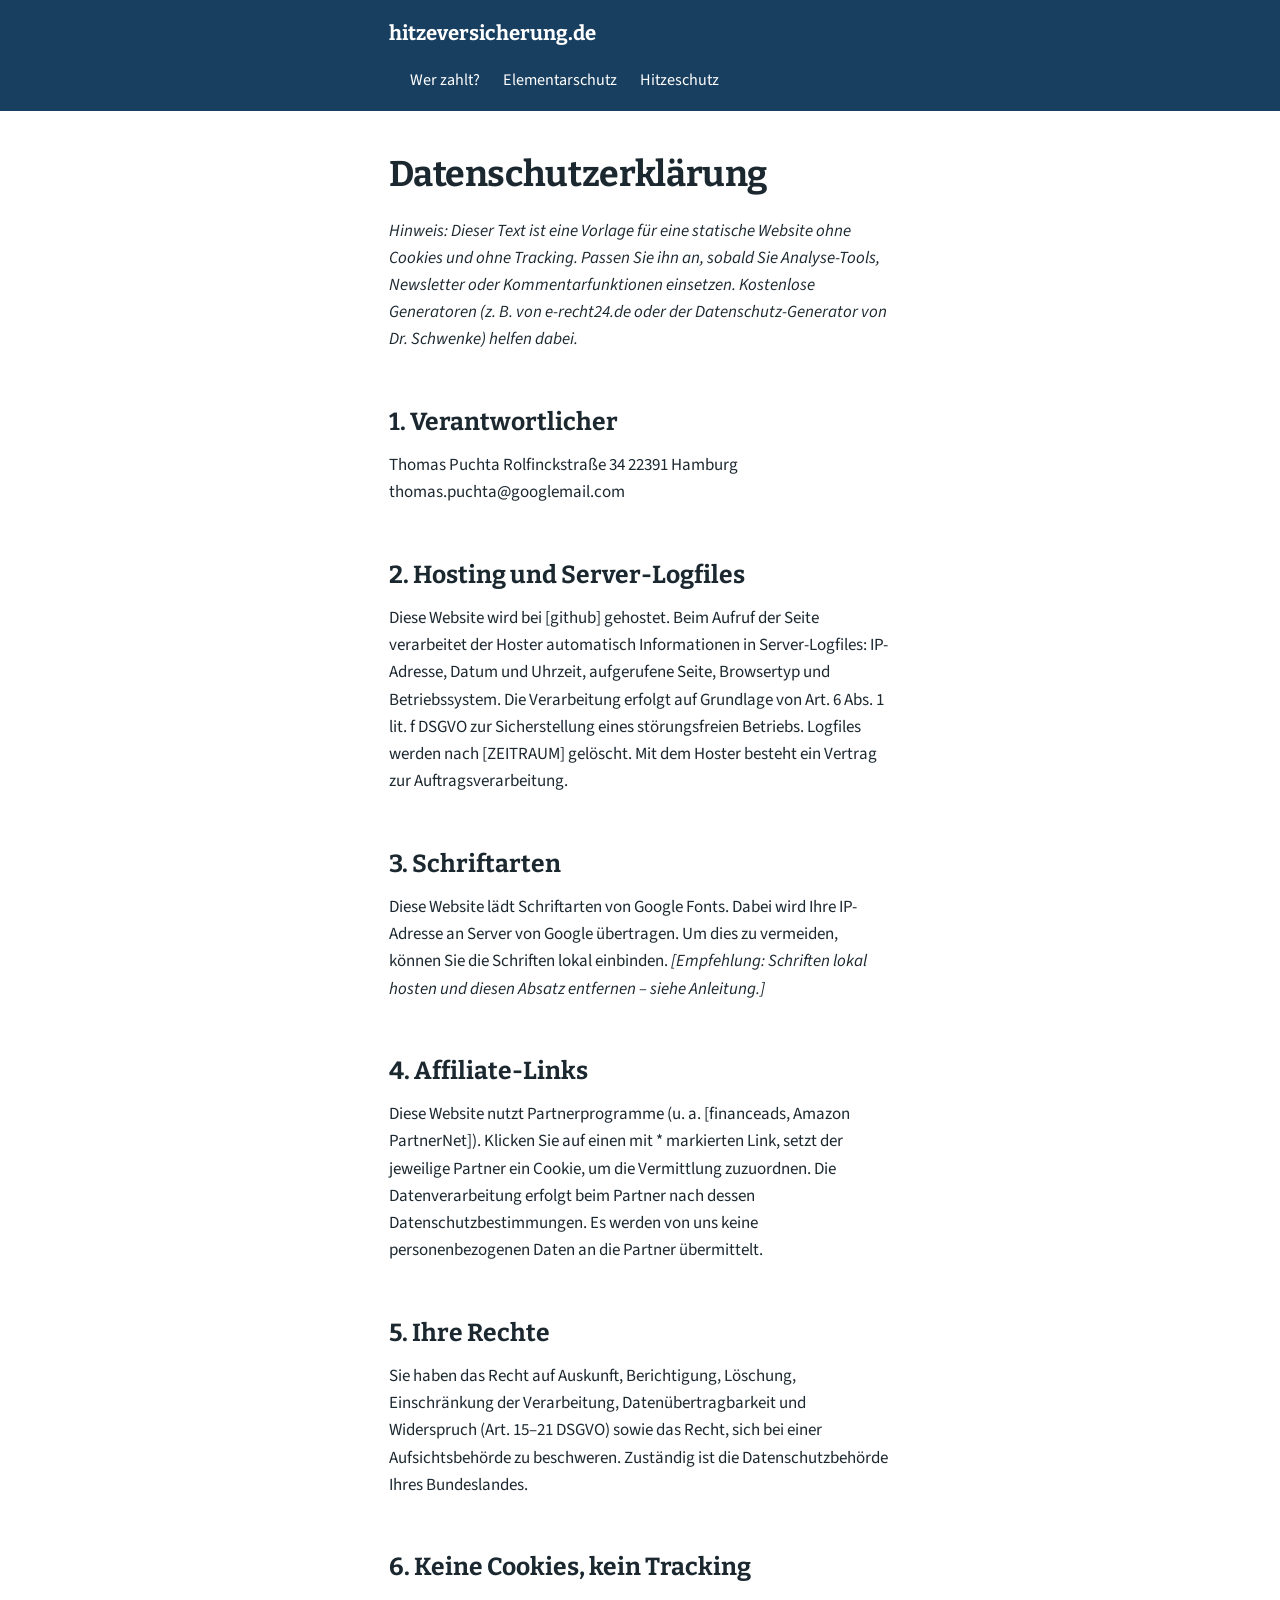
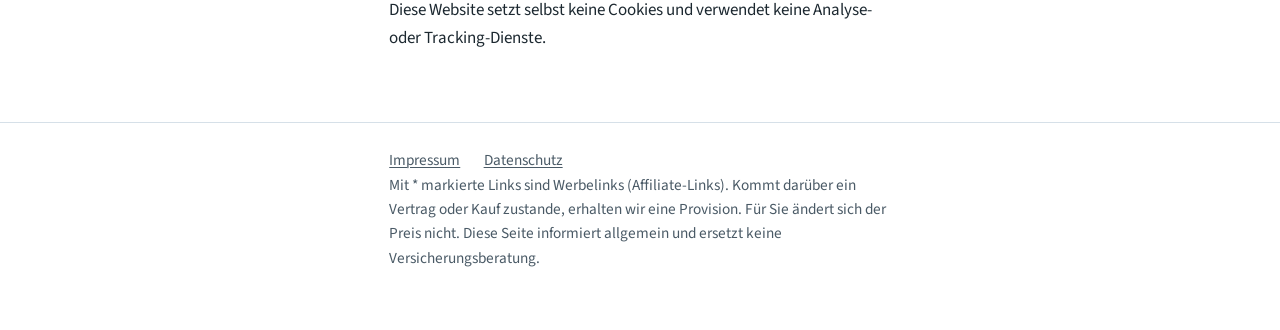
==== datenschutz.html @ 5d353b2e "Add files via upload" ====
<!DOCTYPE html>
<html lang="de">
<head>
<meta charset="utf-8">
<meta name="viewport" content="width=device-width, initial-scale=1">
<title>Datenschutzerklärung – hitzeversicherung.de</title>
<meta name="description" content="Datenschutzerklärung der Website hitzeversicherung.de">
<link rel="canonical" href="https://hitzeversicherung.de/datenschutz.html">
<link rel="stylesheet" href="style.css">
</head>
<body>
<header class="site"><div class="wrap">
  <a class="brand" href="index.html">hitzeversicherung.de</a>
  <nav>
    <a href="ratgeber/welche-versicherung-zahlt-bei-hitze.html">Wer zahlt?</a>
    <a href="ratgeber/elementarschadenversicherung.html">Elementarschutz</a>
    <a href="ratgeber/hitzeschutz-zuhause.html">Hitzeschutz</a>
  </nav>
</div></header>
<main><div class="wrap">

<h1>Datenschutzerklärung</h1>
<p><em>Hinweis: Dieser Text ist eine Vorlage für eine statische Website ohne Cookies und ohne Tracking. Passen Sie ihn an, sobald Sie Analyse-Tools, Newsletter oder Kommentarfunktionen einsetzen. Kostenlose Generatoren (z. B. von e-recht24.de oder der Datenschutz-Generator von Dr. Schwenke) helfen dabei.</em></p>
<h2>1. Verantwortlicher</h2>
<p>Thomas Puchta Rolfinckstraße 34 22391 Hamburg thomas.puchta@googlemail.com
<h2>2. Hosting und Server-Logfiles</h2>
<p>Diese Website wird bei [github] gehostet. Beim Aufruf der Seite verarbeitet der Hoster automatisch Informationen in Server-Logfiles: IP-Adresse, Datum und Uhrzeit, aufgerufene Seite, Browsertyp und Betriebssystem. Die Verarbeitung erfolgt auf Grundlage von Art. 6 Abs. 1 lit. f DSGVO zur Sicherstellung eines störungsfreien Betriebs. Logfiles werden nach [ZEITRAUM] gelöscht. Mit dem Hoster besteht ein Vertrag zur Auftragsverarbeitung.</p>
<h2>3. Schriftarten</h2>
<p>Diese Website lädt Schriftarten von Google Fonts. Dabei wird Ihre IP-Adresse an Server von Google übertragen. Um dies zu vermeiden, können Sie die Schriften lokal einbinden. <em>[Empfehlung: Schriften lokal hosten und diesen Absatz entfernen – siehe Anleitung.]</em></p>
<h2>4. Affiliate-Links</h2>
<p>Diese Website nutzt Partnerprogramme (u. a. [financeads, Amazon PartnerNet]). Klicken Sie auf einen mit * markierten Link, setzt der jeweilige Partner ein Cookie, um die Vermittlung zuzuordnen. Die Datenverarbeitung erfolgt beim Partner nach dessen Datenschutzbestimmungen. Es werden von uns keine personenbezogenen Daten an die Partner übermittelt.</p>
<h2>5. Ihre Rechte</h2>
<p>Sie haben das Recht auf Auskunft, Berichtigung, Löschung, Einschränkung der Verarbeitung, Datenübertragbarkeit und Widerspruch (Art. 15–21 DSGVO) sowie das Recht, sich bei einer Aufsichtsbehörde zu beschweren. Zuständig ist die Datenschutzbehörde Ihres Bundeslandes.</p>
<h2>6. Keine Cookies, kein Tracking</h2>
<p>Diese Website setzt selbst keine Cookies und verwendet keine Analyse- oder Tracking-Dienste.</p>

</div></main>
<footer class="site"><div class="wrap">
  <a href="impressum.html">Impressum</a>
  <a href="datenschutz.html">Datenschutz</a>
  <p>Mit * markierte Links sind Werbelinks (Affiliate-Links). Kommt darüber ein Vertrag oder Kauf zustande, erhalten wir eine Provision. Für Sie ändert sich der Preis nicht. Diese Seite informiert allgemein und ersetzt keine Versicherungsberatung.</p>
</div></footer>
</body>
</html>
---- style.css ----
/* hitzeversicherung.de – Stylesheet */
@import url('https://fonts.googleapis.com/css2?family=Bitter:wght@500;700&family=Source+Sans+3:ital,wght@0,400;0,600;1,400&display=swap');

:root{
  --paper:#ffffff;
  --ink:#1c2830;
  --ink-soft:#4a5a66;
  --sky:#e6f0f8;
  --sea:#245a86;
  --sea-deep:#183f60;
  --heat:#c4471c;
  --rule:#d6e0e8;
  --max:68ch;
}
*{box-sizing:border-box}
html{font-size:17px}
body{
  margin:0;background:var(--paper);color:var(--ink);
  font-family:'Source Sans 3',system-ui,-apple-system,Segoe UI,Roboto,sans-serif;
  line-height:1.6;
}
h1,h2,h3{font-family:'Bitter',Georgia,'Times New Roman',serif;line-height:1.2;color:var(--ink);margin:0 0 .6em}
h1{font-size:2.1rem;font-weight:700;letter-spacing:-.01em}
h2{font-size:1.45rem;font-weight:700;margin-top:2.2em}
h3{font-size:1.15rem;font-weight:600;margin-top:1.6em}
p,ul,ol,table{margin:0 0 1.1em}
a{color:var(--sea);text-decoration-thickness:1px;text-underline-offset:2px}
a:hover{color:var(--sea-deep)}
a:focus-visible,button:focus-visible{outline:3px solid var(--heat);outline-offset:2px}

/* layout */
.wrap{max-width:var(--max);margin:0 auto;padding:0 1.25rem}
header.site{background:var(--sea-deep);color:#fff;padding:1rem 0}
header.site .wrap{display:flex;justify-content:space-between;align-items:baseline;gap:1rem;flex-wrap:wrap}
header.site a{color:#fff;text-decoration:none}
header.site .brand{font-family:'Bitter',serif;font-weight:700;font-size:1.2rem}
header.site nav a{margin-left:1.2rem;font-size:.95rem;border-bottom:1px solid transparent}
header.site nav a:hover{border-bottom-color:#fff}
main{padding:2.5rem 0 3rem}
footer.site{border-top:1px solid var(--rule);padding:1.5rem 0 2.5rem;color:var(--ink-soft);font-size:.9rem}
footer.site a{color:var(--ink-soft);margin-right:1.2rem}

/* hero on start page */
.lead{font-size:1.25rem;color:var(--ink-soft);margin-bottom:1.6rem}
.antwort{
  border-left:6px solid var(--heat);background:var(--sky);
  padding:1rem 1.25rem;margin:1.8rem 0 2.2rem;
}
.antwort p{margin:0}
.antwort strong{font-family:'Bitter',serif}

/* the payer table – the one memorable element */
table.zahlt{width:100%;border-collapse:collapse;font-size:.97rem}
table.zahlt th,table.zahlt td{text-align:left;padding:.7rem .6rem;border-bottom:1px solid var(--rule);vertical-align:top}
table.zahlt th{font-family:'Bitter',serif;font-weight:600;background:var(--sky)}
table.zahlt td:first-child{font-weight:600;width:38%}
.ja{color:#1d6b3a;font-weight:600}
.nein{color:var(--heat);font-weight:600}
.teils{color:#8a5a00;font-weight:600}
.scroll{overflow-x:auto}

/* affiliate boxes */
.partner{
  border:1px solid var(--rule);border-top:4px solid var(--sea);
  padding:1.1rem 1.25rem;margin:2rem 0;
}
.partner .hinweis{font-size:.8rem;color:var(--ink-soft);margin:0 0 .5rem}
.partner h3{margin-top:0}
.partner p:last-child{margin-bottom:0}
.btn{
  display:inline-block;background:var(--sea);color:#fff;text-decoration:none;
  padding:.65rem 1.1rem;font-weight:600;border-radius:3px;margin-top:.4rem;
}
.btn:hover{background:var(--sea-deep);color:#fff}

/* article list */
.artikel{list-style:none;padding:0}
.artikel li{padding:1rem 0;border-bottom:1px solid var(--rule)}
.artikel li a{font-family:'Bitter',serif;font-weight:600;font-size:1.1rem;text-decoration:none}
.artikel li p{margin:.3rem 0 0;color:var(--ink-soft)}
.meta{color:var(--ink-soft);font-size:.9rem;margin-bottom:1.8rem}

@media (max-width:600px){
  html{font-size:16px}
  h1{font-size:1.7rem}
  header.site nav a{margin-left:0;margin-right:1rem}
}
@media (prefers-reduced-motion:reduce){*{transition:none!important}}
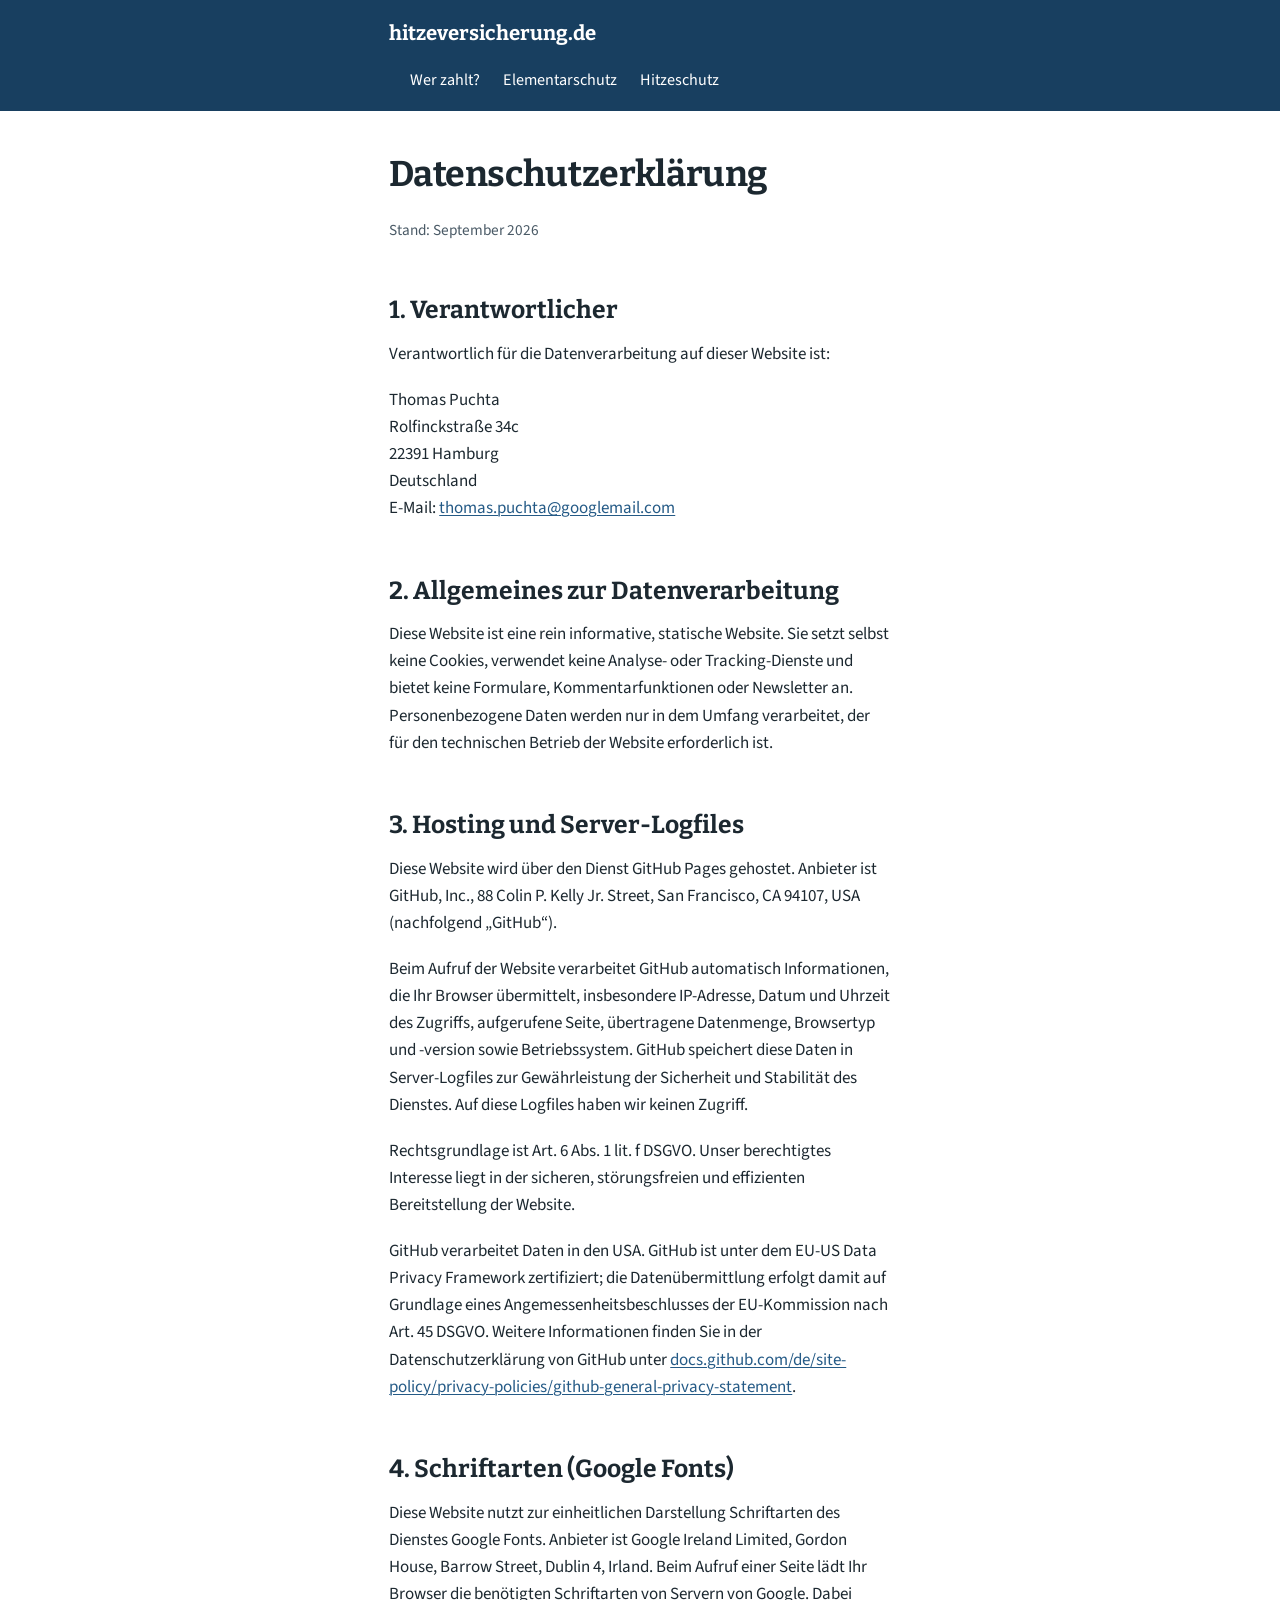
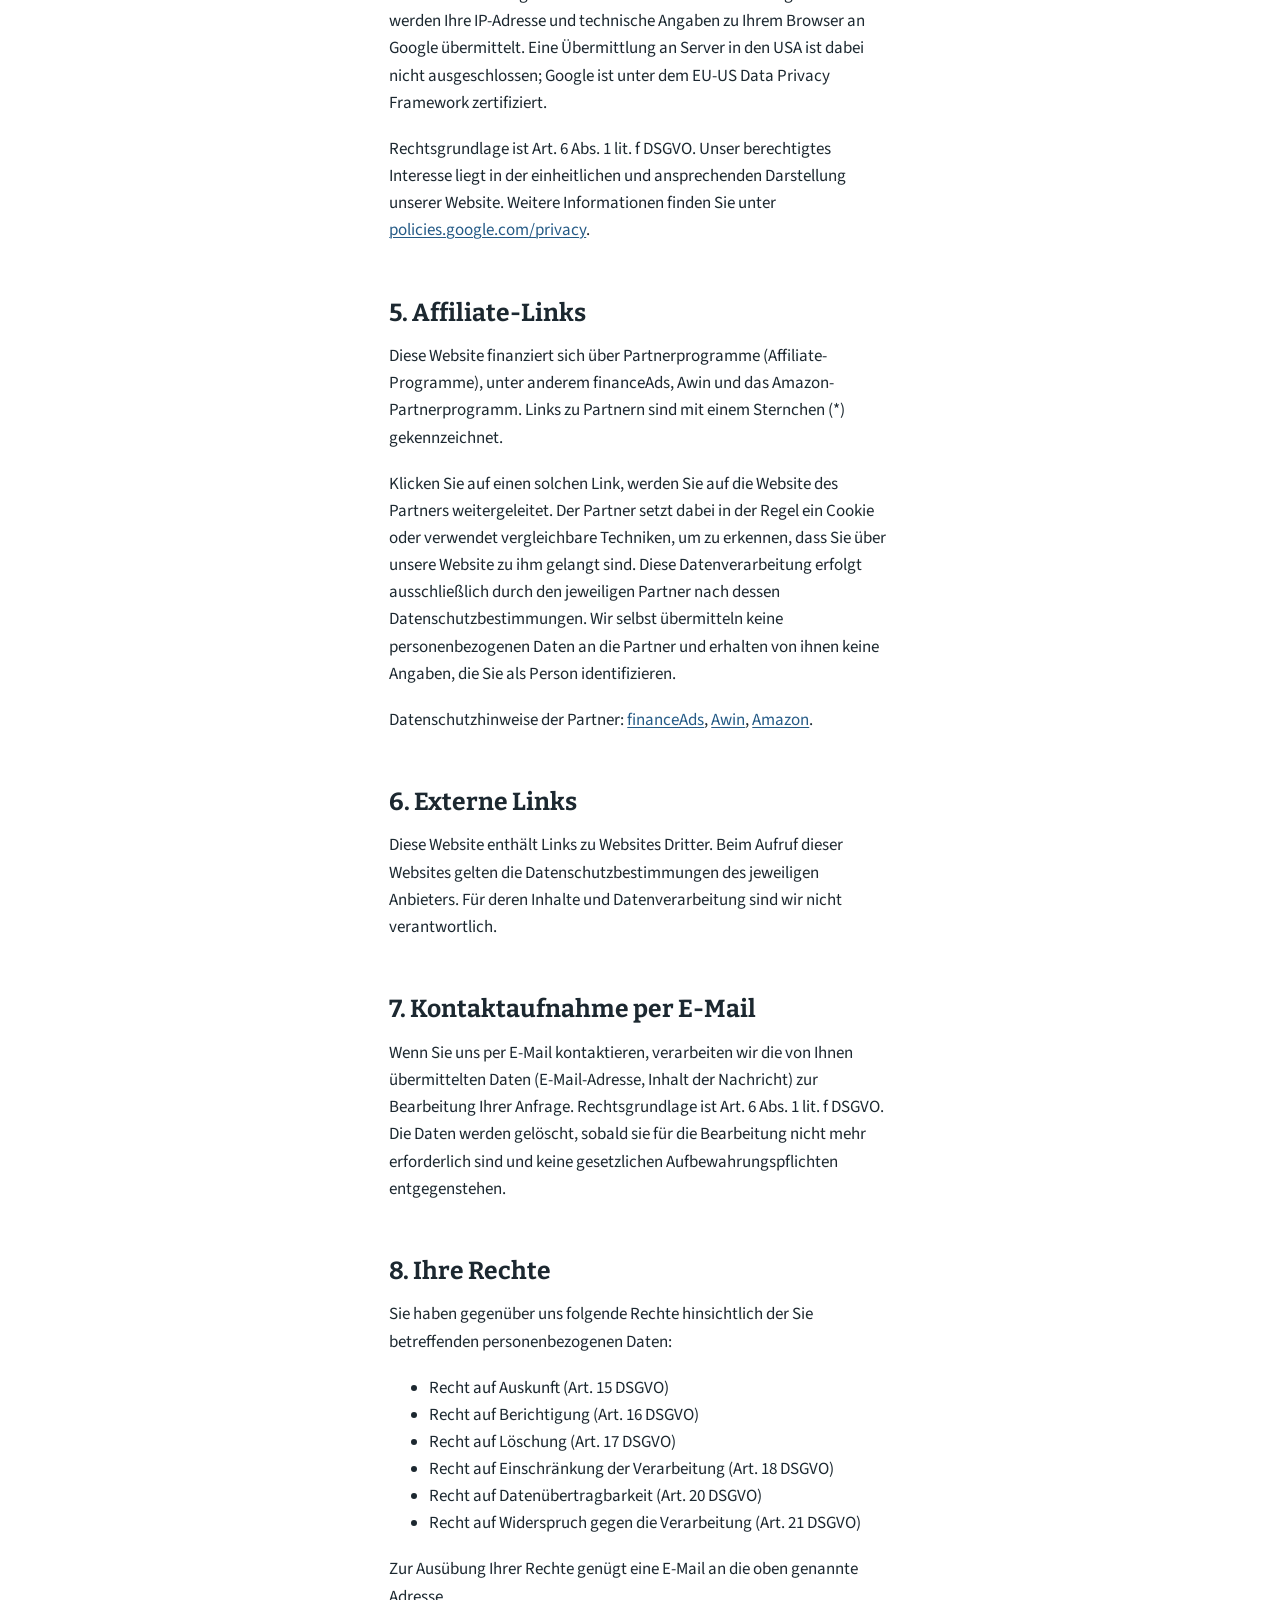
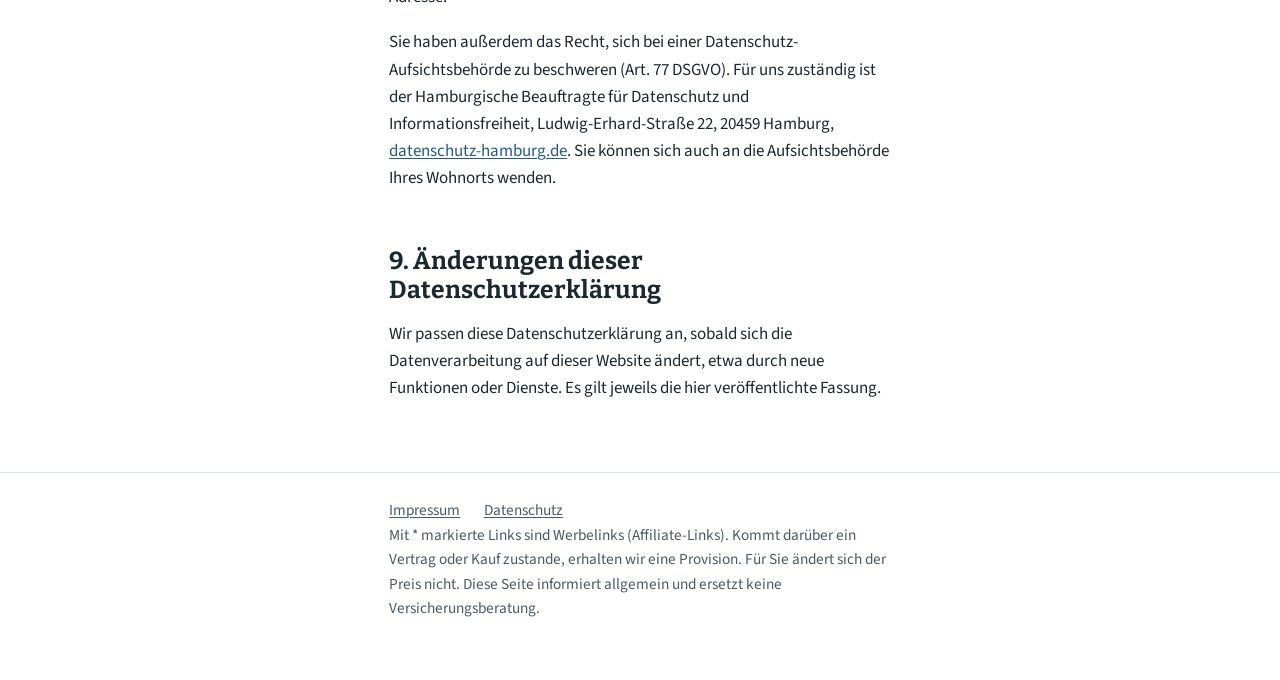
==== commit 2ced4836: "Add files via upload" ====
--- a/datenschutz.html
+++ b/datenschutz.html
@@ -5,6 +5,7 @@
 <meta name="viewport" content="width=device-width, initial-scale=1">
 <title>Datenschutzerklärung – hitzeversicherung.de</title>
 <meta name="description" content="Datenschutzerklärung der Website hitzeversicherung.de">
+<meta name="robots" content="noindex, follow">
 <link rel="canonical" href="https://hitzeversicherung.de/datenschutz.html">
 <link rel="stylesheet" href="style.css">
 </head>
@@ -20,19 +21,51 @@
 <main><div class="wrap">
 
 <h1>Datenschutzerklärung</h1>
-<p><em>Hinweis: Dieser Text ist eine Vorlage für eine statische Website ohne Cookies und ohne Tracking. Passen Sie ihn an, sobald Sie Analyse-Tools, Newsletter oder Kommentarfunktionen einsetzen. Kostenlose Generatoren (z. B. von e-recht24.de oder der Datenschutz-Generator von Dr. Schwenke) helfen dabei.</em></p>
+<p class="meta">Stand: September 2026</p>
+
 <h2>1. Verantwortlicher</h2>
-<p>Thomas Puchta Rolfinckstraße 34 22391 Hamburg thomas.puchta@googlemail.com
-<h2>2. Hosting und Server-Logfiles</h2>
-<p>Diese Website wird bei [github] gehostet. Beim Aufruf der Seite verarbeitet der Hoster automatisch Informationen in Server-Logfiles: IP-Adresse, Datum und Uhrzeit, aufgerufene Seite, Browsertyp und Betriebssystem. Die Verarbeitung erfolgt auf Grundlage von Art. 6 Abs. 1 lit. f DSGVO zur Sicherstellung eines störungsfreien Betriebs. Logfiles werden nach [ZEITRAUM] gelöscht. Mit dem Hoster besteht ein Vertrag zur Auftragsverarbeitung.</p>
-<h2>3. Schriftarten</h2>
-<p>Diese Website lädt Schriftarten von Google Fonts. Dabei wird Ihre IP-Adresse an Server von Google übertragen. Um dies zu vermeiden, können Sie die Schriften lokal einbinden. <em>[Empfehlung: Schriften lokal hosten und diesen Absatz entfernen – siehe Anleitung.]</em></p>
-<h2>4. Affiliate-Links</h2>
-<p>Diese Website nutzt Partnerprogramme (u. a. [financeads, Amazon PartnerNet]). Klicken Sie auf einen mit * markierten Link, setzt der jeweilige Partner ein Cookie, um die Vermittlung zuzuordnen. Die Datenverarbeitung erfolgt beim Partner nach dessen Datenschutzbestimmungen. Es werden von uns keine personenbezogenen Daten an die Partner übermittelt.</p>
-<h2>5. Ihre Rechte</h2>
-<p>Sie haben das Recht auf Auskunft, Berichtigung, Löschung, Einschränkung der Verarbeitung, Datenübertragbarkeit und Widerspruch (Art. 15–21 DSGVO) sowie das Recht, sich bei einer Aufsichtsbehörde zu beschweren. Zuständig ist die Datenschutzbehörde Ihres Bundeslandes.</p>
-<h2>6. Keine Cookies, kein Tracking</h2>
-<p>Diese Website setzt selbst keine Cookies und verwendet keine Analyse- oder Tracking-Dienste.</p>
+<p>Verantwortlich für die Datenverarbeitung auf dieser Website ist:</p>
+<p>Thomas Puchta<br>Rolfinckstraße 34c<br>22391 Hamburg<br>Deutschland<br>E-Mail: <a href="mailto:thomas.puchta@googlemail.com">thomas.puchta@googlemail.com</a></p>
+
+<h2>2. Allgemeines zur Datenverarbeitung</h2>
+<p>Diese Website ist eine rein informative, statische Website. Sie setzt selbst keine Cookies, verwendet keine Analyse- oder Tracking-Dienste und bietet keine Formulare, Kommentarfunktionen oder Newsletter an. Personenbezogene Daten werden nur in dem Umfang verarbeitet, der für den technischen Betrieb der Website erforderlich ist.</p>
+
+<h2>3. Hosting und Server-Logfiles</h2>
+<p>Diese Website wird über den Dienst GitHub Pages gehostet. Anbieter ist GitHub, Inc., 88 Colin P. Kelly Jr. Street, San Francisco, CA 94107, USA (nachfolgend „GitHub“).</p>
+<p>Beim Aufruf der Website verarbeitet GitHub automatisch Informationen, die Ihr Browser übermittelt, insbesondere IP-Adresse, Datum und Uhrzeit des Zugriffs, aufgerufene Seite, übertragene Datenmenge, Browsertyp und -version sowie Betriebssystem. GitHub speichert diese Daten in Server-Logfiles zur Gewährleistung der Sicherheit und Stabilität des Dienstes. Auf diese Logfiles haben wir keinen Zugriff.</p>
+<p>Rechtsgrundlage ist Art. 6 Abs. 1 lit. f DSGVO. Unser berechtigtes Interesse liegt in der sicheren, störungsfreien und effizienten Bereitstellung der Website.</p>
+<p>GitHub verarbeitet Daten in den USA. GitHub ist unter dem EU-US Data Privacy Framework zertifiziert; die Datenübermittlung erfolgt damit auf Grundlage eines Angemessenheitsbeschlusses der EU-Kommission nach Art. 45 DSGVO. Weitere Informationen finden Sie in der Datenschutzerklärung von GitHub unter <a href="https://docs.github.com/de/site-policy/privacy-policies/github-general-privacy-statement" rel="noopener" target="_blank">docs.github.com/de/site-policy/privacy-policies/github-general-privacy-statement</a>.</p>
+
+<h2>4. Schriftarten (Google Fonts)</h2>
+<p>Diese Website nutzt zur einheitlichen Darstellung Schriftarten des Dienstes Google Fonts. Anbieter ist Google Ireland Limited, Gordon House, Barrow Street, Dublin 4, Irland. Beim Aufruf einer Seite lädt Ihr Browser die benötigten Schriftarten von Servern von Google. Dabei werden Ihre IP-Adresse und technische Angaben zu Ihrem Browser an Google übermittelt. Eine Übermittlung an Server in den USA ist dabei nicht ausgeschlossen; Google ist unter dem EU-US Data Privacy Framework zertifiziert.</p>
+<p>Rechtsgrundlage ist Art. 6 Abs. 1 lit. f DSGVO. Unser berechtigtes Interesse liegt in der einheitlichen und ansprechenden Darstellung unserer Website. Weitere Informationen finden Sie unter <a href="https://policies.google.com/privacy" rel="noopener" target="_blank">policies.google.com/privacy</a>.</p>
+
+<h2>5. Affiliate-Links</h2>
+<p>Diese Website finanziert sich über Partnerprogramme (Affiliate-Programme), unter anderem financeAds, Awin und das Amazon-Partnerprogramm. Links zu Partnern sind mit einem Sternchen (*) gekennzeichnet.</p>
+<p>Klicken Sie auf einen solchen Link, werden Sie auf die Website des Partners weitergeleitet. Der Partner setzt dabei in der Regel ein Cookie oder verwendet vergleichbare Techniken, um zu erkennen, dass Sie über unsere Website zu ihm gelangt sind. Diese Datenverarbeitung erfolgt ausschließlich durch den jeweiligen Partner nach dessen Datenschutzbestimmungen. Wir selbst übermitteln keine personenbezogenen Daten an die Partner und erhalten von ihnen keine Angaben, die Sie als Person identifizieren.</p>
+<p>Datenschutzhinweise der Partner: <a href="https://www.financeads.net/datenschutz/" rel="noopener" target="_blank">financeAds</a>, <a href="https://www.awin.com/de/datenschutzerklarung" rel="noopener" target="_blank">Awin</a>, <a href="https://www.amazon.de/gp/help/customer/display.html?nodeId=201909010" rel="noopener" target="_blank">Amazon</a>.</p>
+
+<h2>6. Externe Links</h2>
+<p>Diese Website enthält Links zu Websites Dritter. Beim Aufruf dieser Websites gelten die Datenschutzbestimmungen des jeweiligen Anbieters. Für deren Inhalte und Datenverarbeitung sind wir nicht verantwortlich.</p>
+
+<h2>7. Kontaktaufnahme per E-Mail</h2>
+<p>Wenn Sie uns per E-Mail kontaktieren, verarbeiten wir die von Ihnen übermittelten Daten (E-Mail-Adresse, Inhalt der Nachricht) zur Bearbeitung Ihrer Anfrage. Rechtsgrundlage ist Art. 6 Abs. 1 lit. f DSGVO. Die Daten werden gelöscht, sobald sie für die Bearbeitung nicht mehr erforderlich sind und keine gesetzlichen Aufbewahrungspflichten entgegenstehen.</p>
+
+<h2>8. Ihre Rechte</h2>
+<p>Sie haben gegenüber uns folgende Rechte hinsichtlich der Sie betreffenden personenbezogenen Daten:</p>
+<ul>
+<li>Recht auf Auskunft (Art. 15 DSGVO)</li>
+<li>Recht auf Berichtigung (Art. 16 DSGVO)</li>
+<li>Recht auf Löschung (Art. 17 DSGVO)</li>
+<li>Recht auf Einschränkung der Verarbeitung (Art. 18 DSGVO)</li>
+<li>Recht auf Datenübertragbarkeit (Art. 20 DSGVO)</li>
+<li>Recht auf Widerspruch gegen die Verarbeitung (Art. 21 DSGVO)</li>
+</ul>
+<p>Zur Ausübung Ihrer Rechte genügt eine E-Mail an die oben genannte Adresse.</p>
+<p>Sie haben außerdem das Recht, sich bei einer Datenschutz-Aufsichtsbehörde zu beschweren (Art. 77 DSGVO). Für uns zuständig ist der Hamburgische Beauftragte für Datenschutz und Informationsfreiheit, Ludwig-Erhard-Straße 22, 20459 Hamburg, <a href="https://datenschutz-hamburg.de" rel="noopener" target="_blank">datenschutz-hamburg.de</a>. Sie können sich auch an die Aufsichtsbehörde Ihres Wohnorts wenden.</p>
+
+<h2>9. Änderungen dieser Datenschutzerklärung</h2>
+<p>Wir passen diese Datenschutzerklärung an, sobald sich die Datenverarbeitung auf dieser Website ändert, etwa durch neue Funktionen oder Dienste. Es gilt jeweils die hier veröffentlichte Fassung.</p>
 
 </div></main>
 <footer class="site"><div class="wrap">
